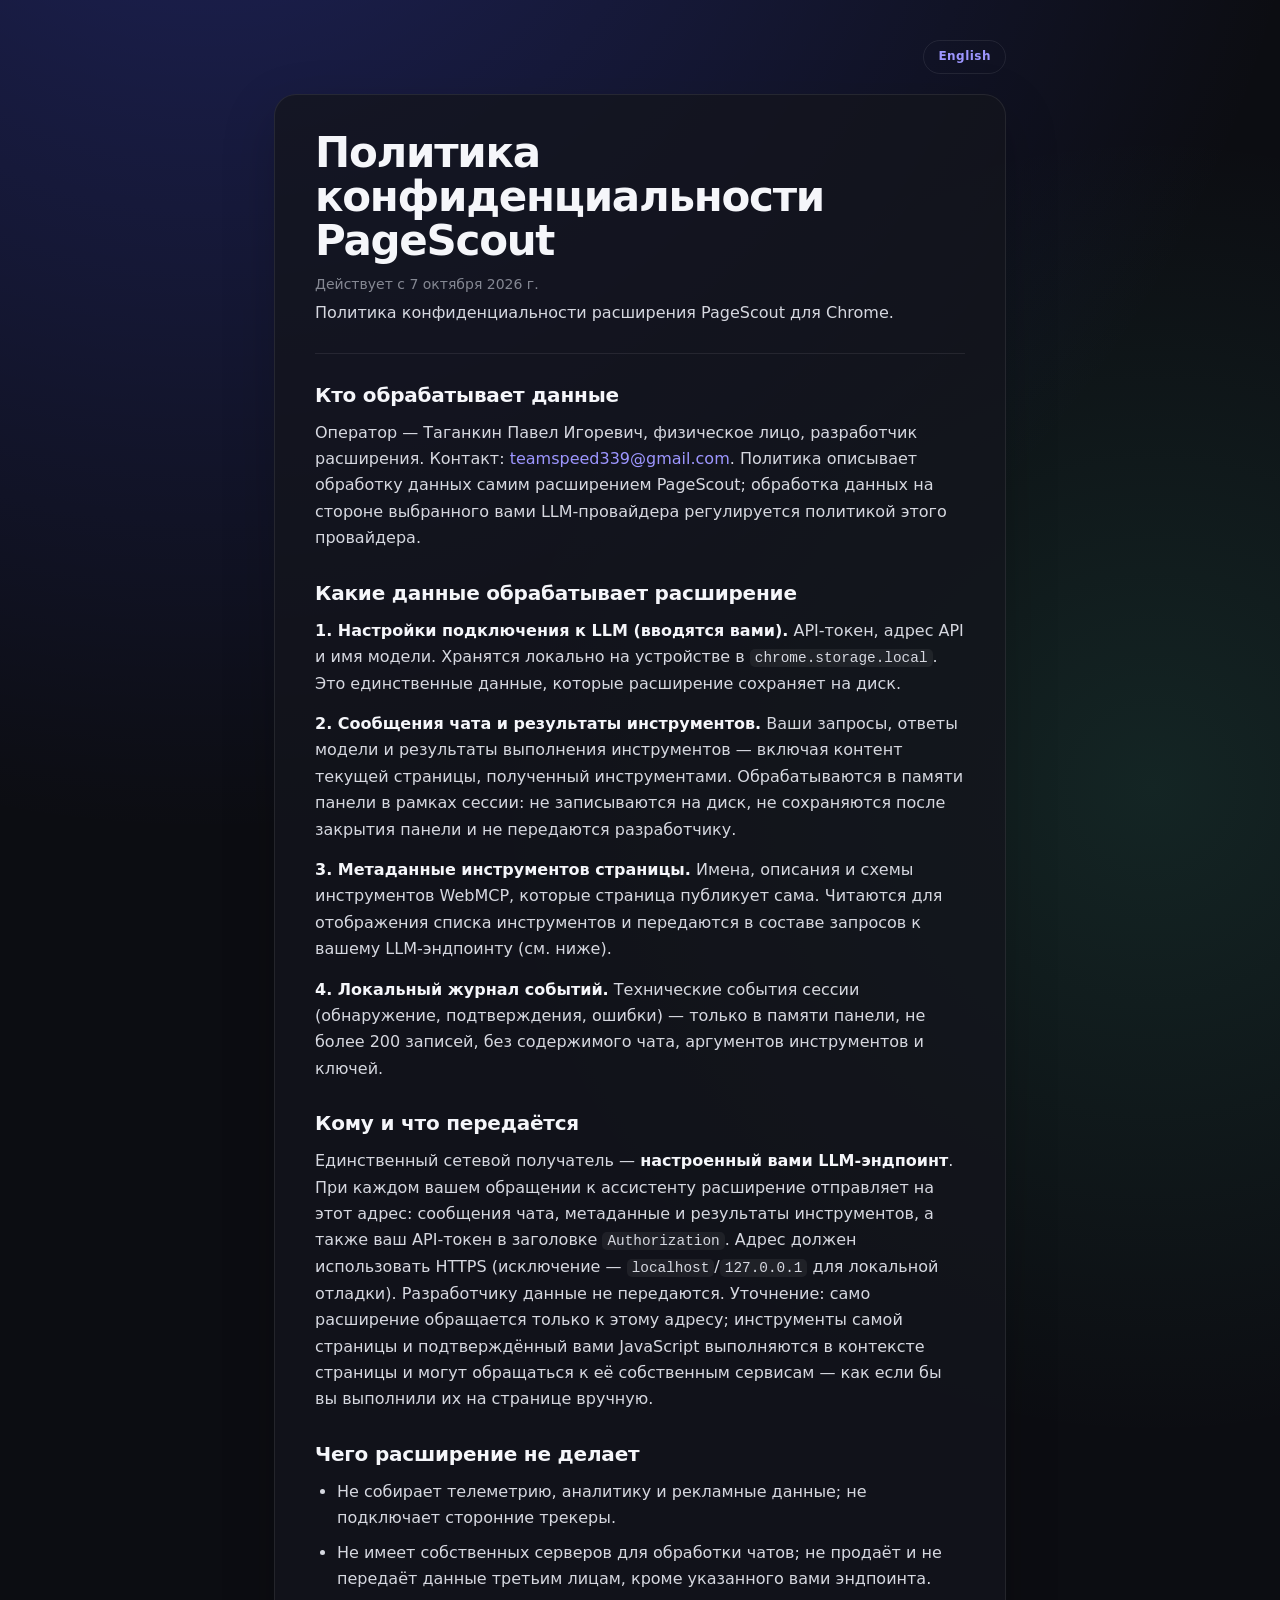
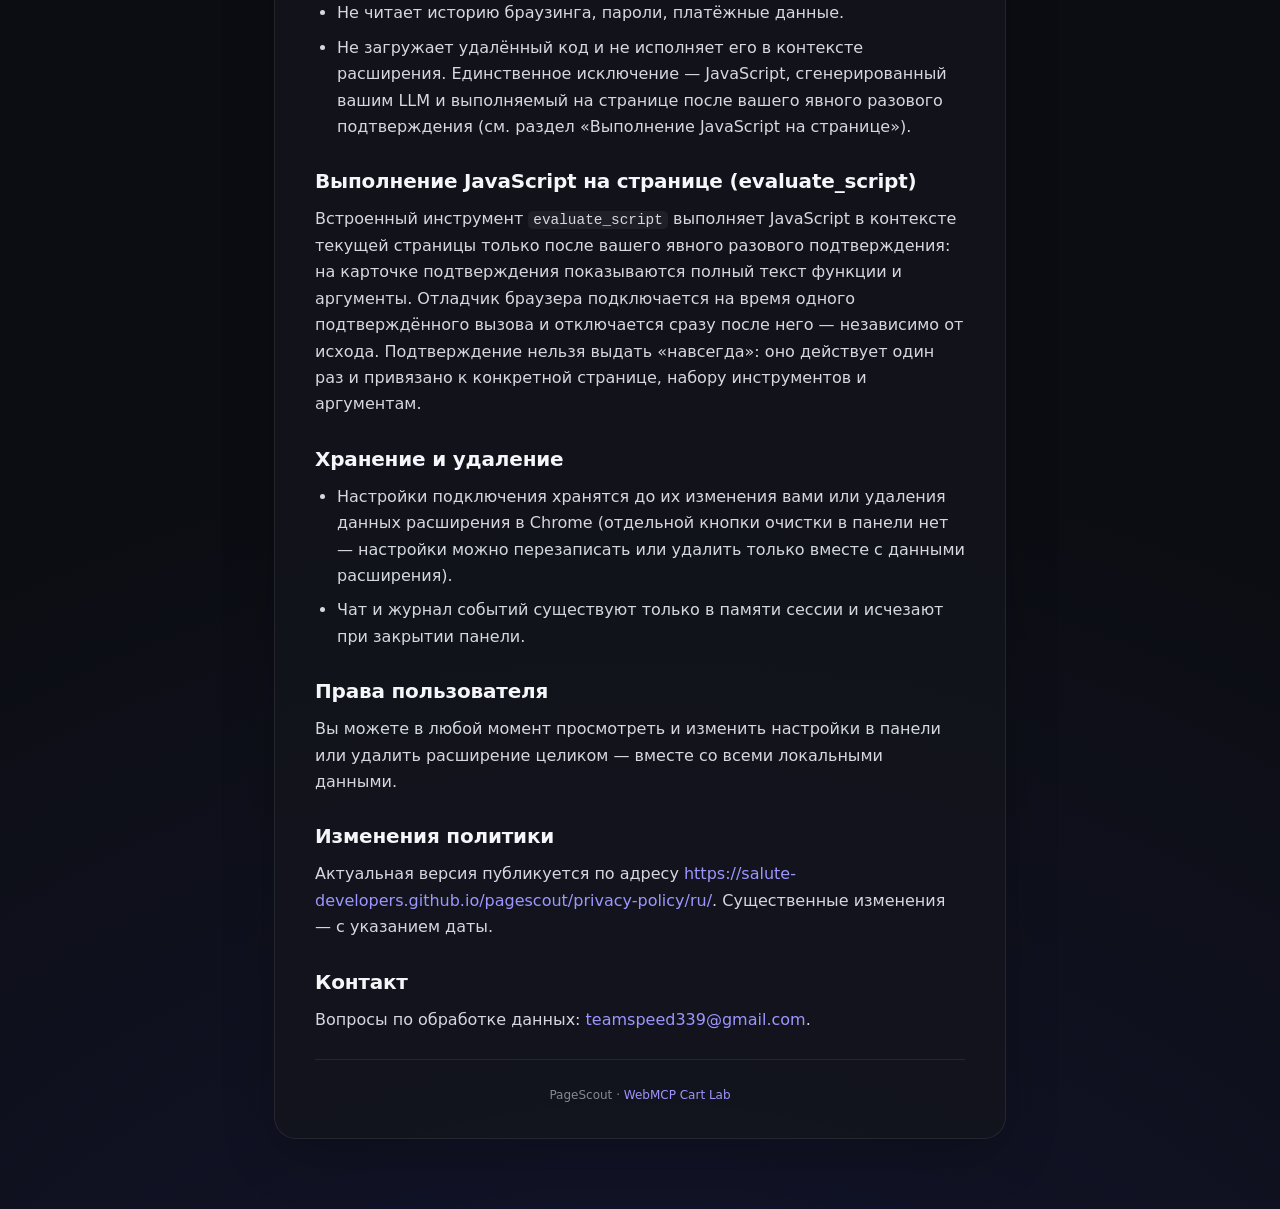
==== privacy-policy/ru/index.html @ f7f21c98 "Add WebMCP Cart Lab demo and privacy policy pages (RU/EN)" ====
<!doctype html>
<html lang="ru">
    <head>
        <meta charset="UTF-8" />
        <meta name="viewport" content="width=device-width, initial-scale=1.0" />
        <meta name="color-scheme" content="dark" />
        <meta name="description" content="Политика конфиденциальности расширения PageScout для Chrome" />
        <link
            rel="icon"
            href="data:image/svg+xml,<svg xmlns=%22http://www.w3.org/2000/svg%22 viewBox=%220 0 32 32%22><text y=%2226%22 font-size=%2228%22>🔍</text></svg>"
        />
        <title>Политика конфиденциальности — PageScout</title>
        <style>
            :root {
                color-scheme: dark;
                --background: #0c0d12;
                --panel: rgb(20 21 29 / 78%);
                --border: rgb(255 255 255 / 8%);
                --text: #f5f6fa;
                --text-body: #d6d8e0;
                --text-muted: #858893;
                --accent: #9d96ff;
            }

            * {
                box-sizing: border-box;
            }

            html {
                background: var(--background);
            }

            body {
                background:
                    radial-gradient(circle at 16% -10%, rgb(71 84 255 / 30%), transparent 34%),
                    radial-gradient(circle at 90% 28%, rgb(75 210 166 / 12%), transparent 28%),
                    radial-gradient(circle at 50% 125%, rgb(71 84 255 / 16%), transparent 42%),
                    var(--background);
                color: var(--text);
                font-family:
                    Inter,
                    ui-sans-serif,
                    system-ui,
                    -apple-system,
                    BlinkMacSystemFont,
                    'Segoe UI',
                    sans-serif;
                font-size: 16px;
                line-height: 1.65;
                margin: 0;
                min-height: 100vh;
            }

            .page {
                margin: 0 auto;
                max-width: 780px;
                padding: 40px 24px 72px;
            }

            .lang-switch {
                display: flex;
                justify-content: flex-end;
                margin-bottom: 20px;
            }

            .lang-switch a {
                border: 1px solid var(--border);
                border-radius: 999px;
                color: var(--accent);
                font-size: 12px;
                font-weight: 700;
                letter-spacing: 0.04em;
                padding: 6px 14px;
                text-decoration: none;
            }

            .lang-switch a:hover,
            .lang-switch a:focus-visible {
                background: rgb(255 255 255 / 6%);
            }

            .policy-card {
                background: var(--panel);
                border: 1px solid var(--border);
                border-radius: 22px;
                box-shadow: 0 18px 54px rgb(0 0 0 / 20%);
                padding: 36px 40px 32px;
            }

            h1 {
                font-size: clamp(28px, 6vw, 42px);
                letter-spacing: -0.03em;
                line-height: 1.05;
                margin: 0 0 10px;
            }

            .policy-date {
                color: var(--text-muted);
                font-size: 14px;
                margin: 0 0 4px;
            }

            .lead {
                color: var(--text-body);
                margin-bottom: 0;
            }

            hr {
                border: 0;
                border-top: 1px solid var(--border);
                margin: 26px 0;
            }

            h2 {
                font-size: 20px;
                letter-spacing: -0.01em;
                line-height: 1.3;
                margin: 28px 0 12px;
            }

            p {
                color: var(--text-body);
                margin: 0 0 14px;
            }

            ul {
                color: var(--text-body);
                margin: 0 0 14px;
                padding-inline-start: 22px;
            }

            li {
                margin-bottom: 8px;
            }

            li:last-child {
                margin-bottom: 0;
            }

            strong {
                color: var(--text);
            }

            a {
                color: var(--accent);
                text-decoration: none;
                word-break: break-word;
            }

            a:hover,
            a:focus-visible {
                text-decoration: underline;
            }

            code {
                background: rgb(255 255 255 / 6%);
                border-radius: 5px;
                font-family: ui-monospace, SFMono-Regular, Menlo, Consolas, monospace;
                font-size: 0.9em;
                padding: 1px 5px;
            }

            .policy-footer {
                color: var(--text-muted);
                font-size: 12px;
                margin: 22px 0 0;
                text-align: center;
            }

            @media (max-width: 560px) {
                .policy-card {
                    border-radius: 16px;
                    padding: 24px 20px;
                }

                .page {
                    padding-top: 24px;
                }
            }
        </style>
    </head>
    <body>
        <main class="page">
            <nav class="lang-switch" aria-label="Выбор языка">
                <a href="../en/" lang="en">English</a>
            </nav>
            <article class="policy-card">
                <h1>Политика конфиденциальности PageScout</h1>
                <p class="policy-date">Действует с 7 октября 2026 г.</p>
                <p class="lead">Политика конфиденциальности расширения PageScout для Chrome.</p>
                <hr />
                <h2>Кто обрабатывает данные</h2>
                <p>
                    Оператор — Таганкин Павел Игоревич, физическое лицо, разработчик расширения. Контакт:
                    <a href="mailto:teamspeed339@gmail.com">teamspeed339@gmail.com</a>. Политика описывает обработку
                    данных самим расширением PageScout; обработка данных на стороне выбранного вами LLM-провайдера
                    регулируется политикой этого провайдера.
                </p>
                <h2>Какие данные обрабатывает расширение</h2>
                <p>
                    <strong>1. Настройки подключения к LLM (вводятся вами).</strong> API-токен, адрес API и имя модели.
                    Хранятся локально на устройстве в <code>chrome.storage.local</code>. Это единственные данные,
                    которые расширение сохраняет на диск.
                </p>
                <p>
                    <strong>2. Сообщения чата и результаты инструментов.</strong> Ваши запросы, ответы модели и
                    результаты выполнения инструментов — включая контент текущей страницы, полученный инструментами.
                    Обрабатываются в памяти панели в рамках сессии: не записываются на диск, не сохраняются после
                    закрытия панели и не передаются разработчику.
                </p>
                <p>
                    <strong>3. Метаданные инструментов страницы.</strong> Имена, описания и схемы инструментов WebMCP,
                    которые страница публикует сама. Читаются для отображения списка инструментов и передаются в
                    составе запросов к вашему LLM-эндпоинту (см. ниже).
                </p>
                <p>
                    <strong>4. Локальный журнал событий.</strong> Технические события сессии (обнаружение,
                    подтверждения, ошибки) — только в памяти панели, не более 200 записей, без содержимого чата,
                    аргументов инструментов и ключей.
                </p>
                <h2>Кому и что передаётся</h2>
                <p>
                    Единственный сетевой получатель — <strong>настроенный вами LLM-эндпоинт</strong>. При каждом вашем
                    обращении к ассистенту расширение отправляет на этот адрес: сообщения чата, метаданные и результаты
                    инструментов, а также ваш API-токен в заголовке <code>Authorization</code>. Адрес должен
                    использовать HTTPS (исключение — <code>localhost</code>/<code>127.0.0.1</code> для локальной
                    отладки). Разработчику данные не передаются. Уточнение: само расширение обращается только к этому
                    адресу; инструменты самой страницы и подтверждённый вами JavaScript выполняются в контексте
                    страницы и могут обращаться к её собственным сервисам — как если бы вы выполнили их на странице
                    вручную.
                </p>
                <h2>Чего расширение не делает</h2>
                <ul>
                    <li>Не собирает телеметрию, аналитику и рекламные данные; не подключает сторонние трекеры.</li>
                    <li>
                        Не имеет собственных серверов для обработки чатов; не продаёт и не передаёт данные третьим
                        лицам, кроме указанного вами эндпоинта.
                    </li>
                    <li>Не читает историю браузинга, пароли, платёжные данные.</li>
                    <li>
                        Не загружает удалённый код и не исполняет его в контексте расширения. Единственное исключение —
                        JavaScript, сгенерированный вашим LLM и выполняемый на странице после вашего явного разового
                        подтверждения (см. раздел «Выполнение JavaScript на странице»).
                    </li>
                </ul>
                <h2>Выполнение JavaScript на странице (evaluate_script)</h2>
                <p>
                    Встроенный инструмент <code>evaluate_script</code> выполняет JavaScript в контексте текущей
                    страницы только после вашего явного разового подтверждения: на карточке подтверждения показываются
                    полный текст функции и аргументы. Отладчик браузера подключается на время одного подтверждённого
                    вызова и отключается сразу после него — независимо от исхода. Подтверждение нельзя выдать
                    «навсегда»: оно действует один раз и привязано к конкретной странице, набору инструментов и
                    аргументам.
                </p>
                <h2>Хранение и удаление</h2>
                <ul>
                    <li>
                        Настройки подключения хранятся до их изменения вами или удаления данных расширения в Chrome
                        (отдельной кнопки очистки в панели нет — настройки можно перезаписать или удалить только вместе
                        с данными расширения).
                    </li>
                    <li>Чат и журнал событий существуют только в памяти сессии и исчезают при закрытии панели.</li>
                </ul>
                <h2>Права пользователя</h2>
                <p>
                    Вы можете в любой момент просмотреть и изменить настройки в панели или удалить расширение целиком —
                    вместе со всеми локальными данными.
                </p>
                <h2>Изменения политики</h2>
                <p>
                    Актуальная версия публикуется по адресу
                    <a href="https://salute-developers.github.io/pagescout/privacy-policy/ru/"
                        >https://salute-developers.github.io/pagescout/privacy-policy/ru/</a
                    >. Существенные изменения — с указанием даты.
                </p>
                <h2>Контакт</h2>
                <p>
                    Вопросы по обработке данных:
                    <a href="mailto:teamspeed339@gmail.com">teamspeed339@gmail.com</a>.
                </p>
                <hr />
                <p class="policy-footer">PageScout · <a href="../../">WebMCP Cart Lab</a></p>
            </article>
        </main>
    </body>
</html>
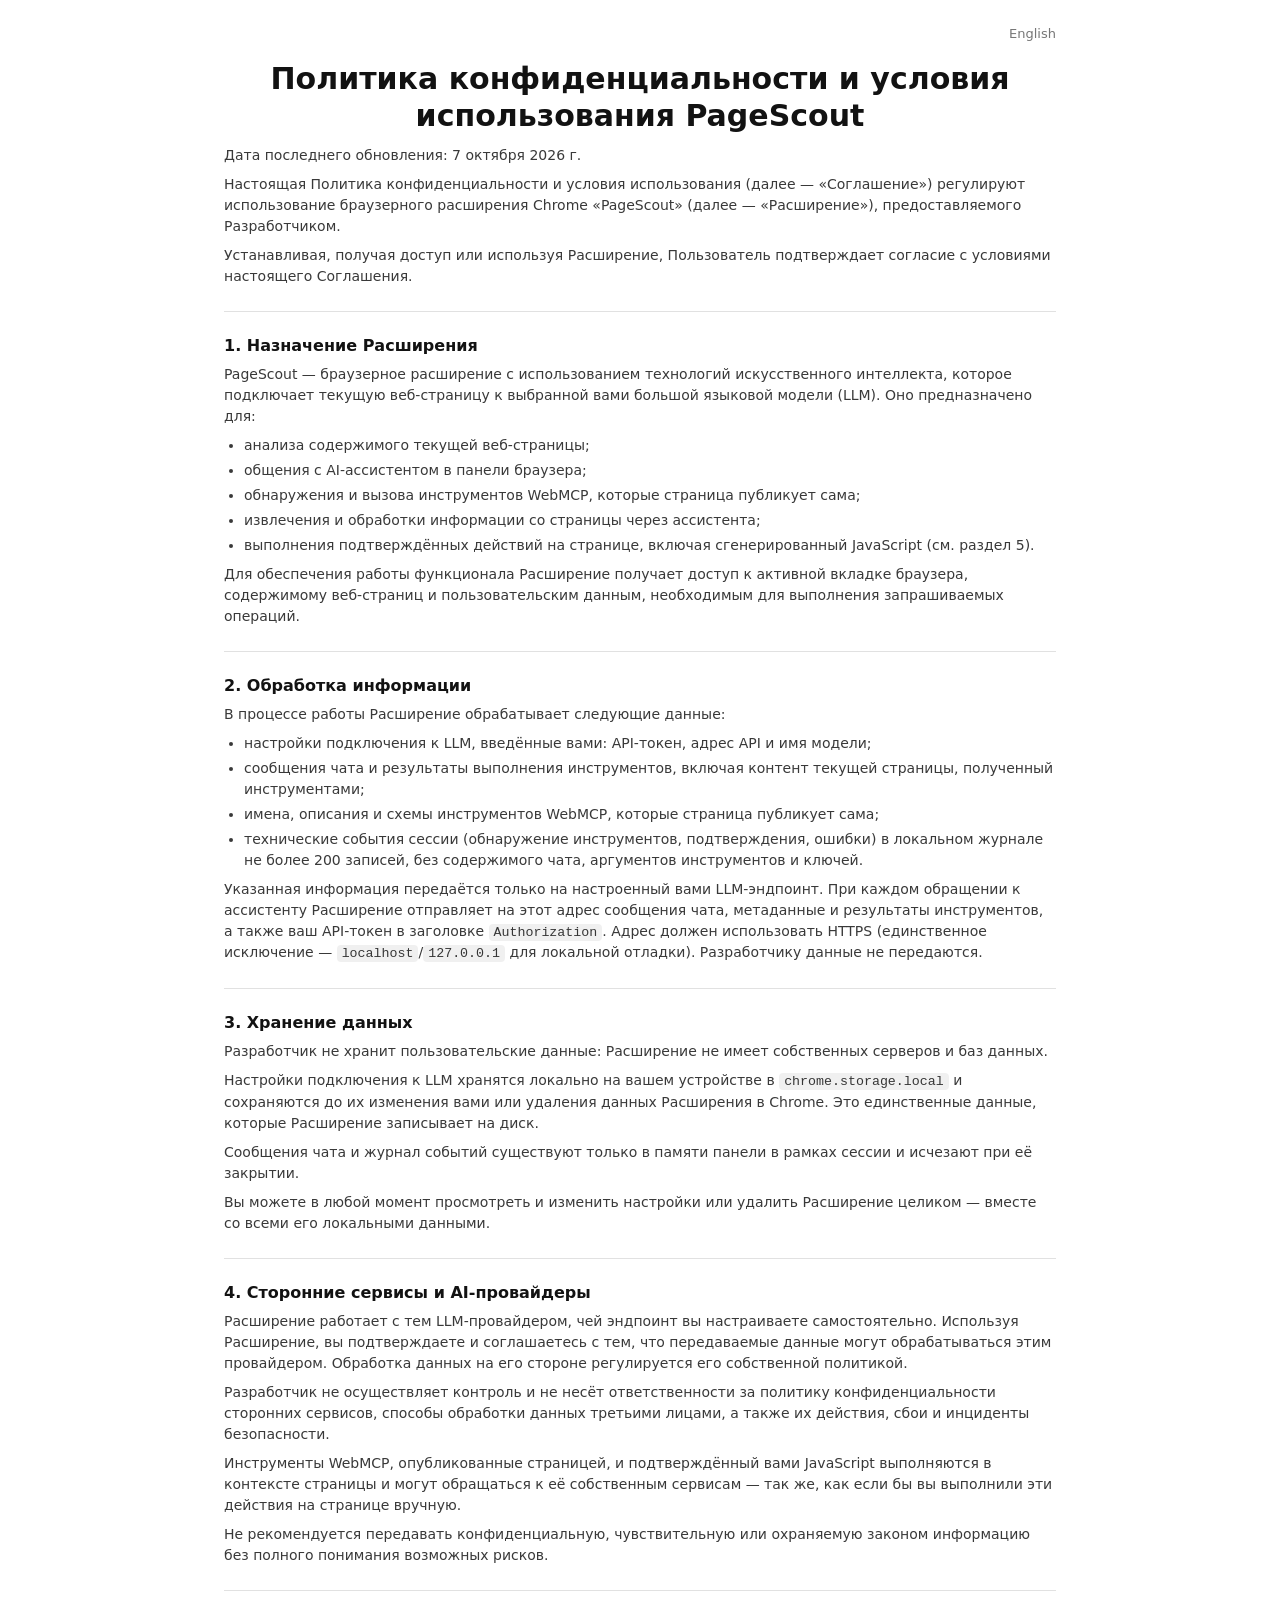
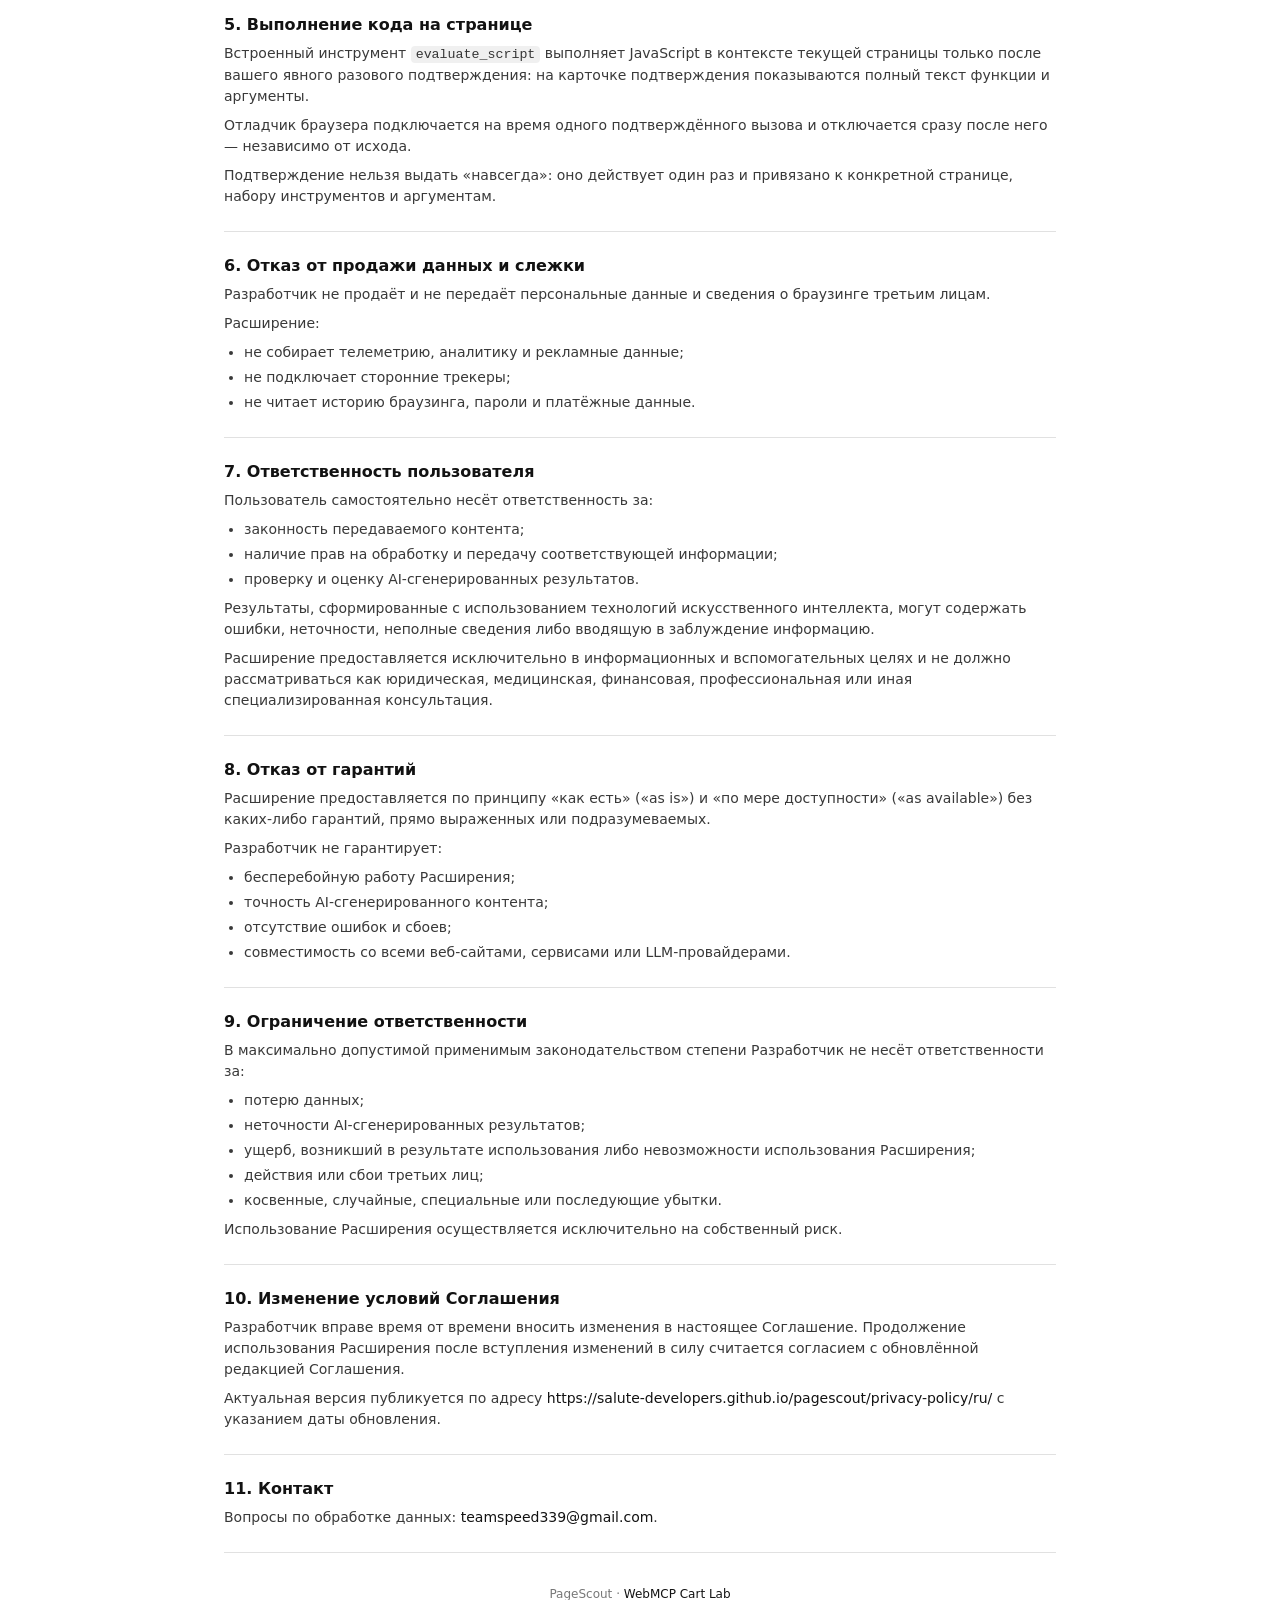
==== commit a3fdf79d: "Rework privacy policy: impersonal wording, simple light design, Sokrat-like structure (RU/EN)" ====
--- a/privacy-policy/ru/index.html
+++ b/privacy-policy/ru/index.html
@@ -3,40 +3,25 @@
     <head>
         <meta charset="UTF-8" />
         <meta name="viewport" content="width=device-width, initial-scale=1.0" />
-        <meta name="color-scheme" content="dark" />
-        <meta name="description" content="Политика конфиденциальности расширения PageScout для Chrome" />
+        <meta name="color-scheme" content="light" />
+        <meta name="description" content="Политика конфиденциальности и условия использования расширения PageScout для Chrome" />
         <link
             rel="icon"
             href="data:image/svg+xml,<svg xmlns=%22http://www.w3.org/2000/svg%22 viewBox=%220 0 32 32%22><text y=%2226%22 font-size=%2228%22>🔍</text></svg>"
         />
-        <title>Политика конфиденциальности — PageScout</title>
+        <title>Политика конфиденциальности и условия использования — PageScout</title>
         <style>
             :root {
-                color-scheme: dark;
-                --background: #0c0d12;
-                --panel: rgb(20 21 29 / 78%);
-                --border: rgb(255 255 255 / 8%);
-                --text: #f5f6fa;
-                --text-body: #d6d8e0;
-                --text-muted: #858893;
-                --accent: #9d96ff;
+                color-scheme: light;
             }
 
             * {
                 box-sizing: border-box;
             }
 
-            html {
-                background: var(--background);
-            }
-
             body {
-                background:
-                    radial-gradient(circle at 16% -10%, rgb(71 84 255 / 30%), transparent 34%),
-                    radial-gradient(circle at 90% 28%, rgb(75 210 166 / 12%), transparent 28%),
-                    radial-gradient(circle at 50% 125%, rgb(71 84 255 / 16%), transparent 42%),
-                    var(--background);
-                color: var(--text);
+                background: #fff;
+                color: rgb(8 8 8 / 80%);
                 font-family:
                     Inter,
                     ui-sans-serif,
@@ -45,104 +30,84 @@
                     BlinkMacSystemFont,
                     'Segoe UI',
                     sans-serif;
-                font-size: 16px;
-                line-height: 1.65;
+                font-size: 14px;
+                line-height: 1.5;
                 margin: 0;
-                min-height: 100vh;
             }
 
             .page {
                 margin: 0 auto;
-                max-width: 780px;
-                padding: 40px 24px 72px;
+                max-width: 960px;
+                padding: 24px 64px 48px;
+            }
+
+            @media (max-width: 1023px) {
+                .page {
+                    padding: 16px 24px 40px;
+                }
+            }
+
+            @media (max-width: 559px) {
+                .page {
+                    padding: 12px 16px 32px;
+                }
             }
 
             .lang-switch {
                 display: flex;
                 justify-content: flex-end;
-                margin-bottom: 20px;
+                margin-bottom: 16px;
             }
 
             .lang-switch a {
-                border: 1px solid var(--border);
-                border-radius: 999px;
-                color: var(--accent);
-                font-size: 12px;
-                font-weight: 700;
-                letter-spacing: 0.04em;
-                padding: 6px 14px;
+                color: rgb(8 8 8 / 55%);
+                font-size: 13px;
                 text-decoration: none;
             }
 
             .lang-switch a:hover,
             .lang-switch a:focus-visible {
-                background: rgb(255 255 255 / 6%);
-            }
-
-            .policy-card {
-                background: var(--panel);
-                border: 1px solid var(--border);
-                border-radius: 22px;
-                box-shadow: 0 18px 54px rgb(0 0 0 / 20%);
-                padding: 36px 40px 32px;
+                color: rgb(8 8 8 / 96%);
+                text-decoration: underline;
             }
 
             h1 {
-                font-size: clamp(28px, 6vw, 42px);
-                letter-spacing: -0.03em;
-                line-height: 1.05;
+                color: rgb(8 8 8 / 96%);
+                font-size: clamp(24px, 5vw, 30px);
+                line-height: 1.25;
                 margin: 0 0 10px;
-            }
-
-            .policy-date {
-                color: var(--text-muted);
-                font-size: 14px;
-                margin: 0 0 4px;
-            }
-
-            .lead {
-                color: var(--text-body);
-                margin-bottom: 0;
+                text-align: center;
+                word-break: break-word;
+            }
+
+            h2 {
+                color: rgb(8 8 8 / 96%);
+                font-size: 16px;
+                line-height: 1.25;
+                margin: 16px 0 8px;
+            }
+
+            p {
+                margin: 0 0 8px;
+            }
+
+            ul {
+                margin: 0 0 8px;
+                padding-inline-start: 20px;
+            }
+
+            li {
+                margin: 4px 0;
             }
 
             hr {
                 border: 0;
-                border-top: 1px solid var(--border);
-                margin: 26px 0;
-            }
-
-            h2 {
-                font-size: 20px;
-                letter-spacing: -0.01em;
-                line-height: 1.3;
-                margin: 28px 0 12px;
-            }
-
-            p {
-                color: var(--text-body);
-                margin: 0 0 14px;
-            }
-
-            ul {
-                color: var(--text-body);
-                margin: 0 0 14px;
-                padding-inline-start: 22px;
-            }
-
-            li {
-                margin-bottom: 8px;
-            }
-
-            li:last-child {
-                margin-bottom: 0;
-            }
-
-            strong {
-                color: var(--text);
+                border-top: 1px solid rgb(8 8 8 / 12%);
+                margin: 24px 0;
             }
 
             a {
-                color: var(--accent);
+                color: rgb(8 8 8 / 96%);
                 text-decoration: none;
                 word-break: break-word;
             }
@@ -153,29 +118,18 @@
             }
 
             code {
-                background: rgb(255 255 255 / 6%);
-                border-radius: 5px;
+                background: rgb(8 8 8 / 6%);
+                border-radius: 4px;
                 font-family: ui-monospace, SFMono-Regular, Menlo, Consolas, monospace;
-                font-size: 0.9em;
+                font-size: 0.95em;
                 padding: 1px 5px;
             }
 
             .policy-footer {
-                color: var(--text-muted);
+                color: rgb(8 8 8 / 55%);
                 font-size: 12px;
-                margin: 22px 0 0;
+                margin: 32px 0 0;
                 text-align: center;
-            }
-
-            @media (max-width: 560px) {
-                .policy-card {
-                    border-radius: 16px;
-                    padding: 24px 20px;
-                }
-
-                .page {
-                    padding-top: 24px;
-                }
             }
         </style>
     </head>
@@ -184,96 +138,169 @@
             <nav class="lang-switch" aria-label="Выбор языка">
                 <a href="../en/" lang="en">English</a>
             </nav>
-            <article class="policy-card">
-                <h1>Политика конфиденциальности PageScout</h1>
-                <p class="policy-date">Действует с 7 октября 2026 г.</p>
-                <p class="lead">Политика конфиденциальности расширения PageScout для Chrome.</p>
-                <hr />
-                <h2>Кто обрабатывает данные</h2>
-                <p>
-                    Оператор — Таганкин Павел Игоревич, физическое лицо, разработчик расширения. Контакт:
-                    <a href="mailto:teamspeed339@gmail.com">teamspeed339@gmail.com</a>. Политика описывает обработку
-                    данных самим расширением PageScout; обработка данных на стороне выбранного вами LLM-провайдера
-                    регулируется политикой этого провайдера.
-                </p>
-                <h2>Какие данные обрабатывает расширение</h2>
-                <p>
-                    <strong>1. Настройки подключения к LLM (вводятся вами).</strong> API-токен, адрес API и имя модели.
-                    Хранятся локально на устройстве в <code>chrome.storage.local</code>. Это единственные данные,
-                    которые расширение сохраняет на диск.
-                </p>
-                <p>
-                    <strong>2. Сообщения чата и результаты инструментов.</strong> Ваши запросы, ответы модели и
-                    результаты выполнения инструментов — включая контент текущей страницы, полученный инструментами.
-                    Обрабатываются в памяти панели в рамках сессии: не записываются на диск, не сохраняются после
-                    закрытия панели и не передаются разработчику.
-                </p>
-                <p>
-                    <strong>3. Метаданные инструментов страницы.</strong> Имена, описания и схемы инструментов WebMCP,
-                    которые страница публикует сама. Читаются для отображения списка инструментов и передаются в
-                    составе запросов к вашему LLM-эндпоинту (см. ниже).
-                </p>
-                <p>
-                    <strong>4. Локальный журнал событий.</strong> Технические события сессии (обнаружение,
-                    подтверждения, ошибки) — только в памяти панели, не более 200 записей, без содержимого чата,
-                    аргументов инструментов и ключей.
-                </p>
-                <h2>Кому и что передаётся</h2>
-                <p>
-                    Единственный сетевой получатель — <strong>настроенный вами LLM-эндпоинт</strong>. При каждом вашем
-                    обращении к ассистенту расширение отправляет на этот адрес: сообщения чата, метаданные и результаты
-                    инструментов, а также ваш API-токен в заголовке <code>Authorization</code>. Адрес должен
-                    использовать HTTPS (исключение — <code>localhost</code>/<code>127.0.0.1</code> для локальной
-                    отладки). Разработчику данные не передаются. Уточнение: само расширение обращается только к этому
-                    адресу; инструменты самой страницы и подтверждённый вами JavaScript выполняются в контексте
-                    страницы и могут обращаться к её собственным сервисам — как если бы вы выполнили их на странице
-                    вручную.
-                </p>
-                <h2>Чего расширение не делает</h2>
-                <ul>
-                    <li>Не собирает телеметрию, аналитику и рекламные данные; не подключает сторонние трекеры.</li>
+            <article>
+                <h1>Политика конфиденциальности и условия использования PageScout</h1>
+                <p>Дата последнего обновления: 7 октября 2026 г.</p>
+                <p>
+                    Настоящая Политика конфиденциальности и условия использования (далее — «Соглашение») регулируют
+                    использование браузерного расширения Chrome «PageScout» (далее — «Расширение»), предоставляемого
+                    Разработчиком.
+                </p>
+                <p>
+                    Устанавливая, получая доступ или используя Расширение, Пользователь подтверждает согласие с условиями
+                    настоящего Соглашения.
+                </p>
+                <hr />
+                <h2>1. Назначение Расширения</h2>
+                <p>
+                    PageScout — браузерное расширение с использованием технологий искусственного интеллекта, которое
+                    подключает текущую веб-страницу к выбранной вами большой языковой модели (LLM). Оно предназначено
+                    для:
+                </p>
+                <ul>
+                    <li>анализа содержимого текущей веб-страницы;</li>
+                    <li>общения с AI-ассистентом в панели браузера;</li>
+                    <li>обнаружения и вызова инструментов WebMCP, которые страница публикует сама;</li>
+                    <li>извлечения и обработки информации со страницы через ассистента;</li>
+                    <li>выполнения подтверждённых действий на странице, включая сгенерированный JavaScript (см. раздел 5).</li>
+                </ul>
+                <p>
+                    Для обеспечения работы функционала Расширение получает доступ к активной вкладке браузера, содержимому
+                    веб-страниц и пользовательским данным, необходимым для выполнения запрашиваемых операций.
+                </p>
+                <hr />
+                <h2>2. Обработка информации</h2>
+                <p>В процессе работы Расширение обрабатывает следующие данные:</p>
+                <ul>
+                    <li>настройки подключения к LLM, введённые вами: API-токен, адрес API и имя модели;</li>
+                    <li>сообщения чата и результаты выполнения инструментов, включая контент текущей страницы, полученный инструментами;</li>
+                    <li>имена, описания и схемы инструментов WebMCP, которые страница публикует сама;</li>
                     <li>
-                        Не имеет собственных серверов для обработки чатов; не продаёт и не передаёт данные третьим
-                        лицам, кроме указанного вами эндпоинта.
+                        технические события сессии (обнаружение инструментов, подтверждения, ошибки) в локальном журнале
+                        не более 200 записей, без содержимого чата, аргументов инструментов и ключей.
                     </li>
-                    <li>Не читает историю браузинга, пароли, платёжные данные.</li>
-                    <li>
-                        Не загружает удалённый код и не исполняет его в контексте расширения. Единственное исключение —
-                        JavaScript, сгенерированный вашим LLM и выполняемый на странице после вашего явного разового
-                        подтверждения (см. раздел «Выполнение JavaScript на странице»).
-                    </li>
-                </ul>
-                <h2>Выполнение JavaScript на странице (evaluate_script)</h2>
-                <p>
-                    Встроенный инструмент <code>evaluate_script</code> выполняет JavaScript в контексте текущей
-                    страницы только после вашего явного разового подтверждения: на карточке подтверждения показываются
-                    полный текст функции и аргументы. Отладчик браузера подключается на время одного подтверждённого
-                    вызова и отключается сразу после него — независимо от исхода. Подтверждение нельзя выдать
-                    «навсегда»: оно действует один раз и привязано к конкретной странице, набору инструментов и
-                    аргументам.
-                </p>
-                <h2>Хранение и удаление</h2>
-                <ul>
-                    <li>
-                        Настройки подключения хранятся до их изменения вами или удаления данных расширения в Chrome
-                        (отдельной кнопки очистки в панели нет — настройки можно перезаписать или удалить только вместе
-                        с данными расширения).
-                    </li>
-                    <li>Чат и журнал событий существуют только в памяти сессии и исчезают при закрытии панели.</li>
-                </ul>
-                <h2>Права пользователя</h2>
-                <p>
-                    Вы можете в любой момент просмотреть и изменить настройки в панели или удалить расширение целиком —
-                    вместе со всеми локальными данными.
-                </p>
-                <h2>Изменения политики</h2>
+                </ul>
+                <p>
+                    Указанная информация передаётся только на настроенный вами LLM-эндпоинт. При каждом обращении к
+                    ассистенту Расширение отправляет на этот адрес сообщения чата, метаданные и результаты инструментов,
+                    а также ваш API-токен в заголовке <code>Authorization</code>. Адрес должен использовать HTTPS
+                    (единственное исключение — <code>localhost</code>/<code>127.0.0.1</code> для локальной отладки).
+                    Разработчику данные не передаются.
+                </p>
+                <hr />
+                <h2>3. Хранение данных</h2>
+                <p>Разработчик не хранит пользовательские данные: Расширение не имеет собственных серверов и баз данных.</p>
+                <p>
+                    Настройки подключения к LLM хранятся локально на вашем устройстве в <code>chrome.storage.local</code>
+                    и сохраняются до их изменения вами или удаления данных Расширения в Chrome. Это единственные данные,
+                    которые Расширение записывает на диск.
+                </p>
+                <p>Сообщения чата и журнал событий существуют только в памяти панели в рамках сессии и исчезают при её закрытии.</p>
+                <p>
+                    Вы можете в любой момент просмотреть и изменить настройки или удалить Расширение целиком — вместе со
+                    всеми его локальными данными.
+                </p>
+                <hr />
+                <h2>4. Сторонние сервисы и AI-провайдеры</h2>
+                <p>
+                    Расширение работает с тем LLM-провайдером, чей эндпоинт вы настраиваете самостоятельно. Используя
+                    Расширение, вы подтверждаете и соглашаетесь с тем, что передаваемые данные могут обрабатываться этим
+                    провайдером. Обработка данных на его стороне регулируется его собственной политикой.
+                </p>
+                <p>
+                    Разработчик не осуществляет контроль и не несёт ответственности за политику конфиденциальности
+                    сторонних сервисов, способы обработки данных третьими лицами, а также их действия, сбои и инциденты
+                    безопасности.
+                </p>
+                <p>
+                    Инструменты WebMCP, опубликованные страницей, и подтверждённый вами JavaScript выполняются в контексте
+                    страницы и могут обращаться к её собственным сервисам — так же, как если бы вы выполнили эти действия
+                    на странице вручную.
+                </p>
+                <p>
+                    Не рекомендуется передавать конфиденциальную, чувствительную или охраняемую законом информацию без
+                    полного понимания возможных рисков.
+                </p>
+                <hr />
+                <h2>5. Выполнение кода на странице</h2>
+                <p>
+                    Встроенный инструмент <code>evaluate_script</code> выполняет JavaScript в контексте текущей страницы
+                    только после вашего явного разового подтверждения: на карточке подтверждения показываются полный текст
+                    функции и аргументы.
+                </p>
+                <p>
+                    Отладчик браузера подключается на время одного подтверждённого вызова и отключается сразу после него —
+                    независимо от исхода.
+                </p>
+                <p>
+                    Подтверждение нельзя выдать «навсегда»: оно действует один раз и привязано к конкретной странице,
+                    набору инструментов и аргументам.
+                </p>
+                <hr />
+                <h2>6. Отказ от продажи данных и слежки</h2>
+                <p>Разработчик не продаёт и не передаёт персональные данные и сведения о браузинге третьим лицам.</p>
+                <p>Расширение:</p>
+                <ul>
+                    <li>не собирает телеметрию, аналитику и рекламные данные;</li>
+                    <li>не подключает сторонние трекеры;</li>
+                    <li>не читает историю браузинга, пароли и платёжные данные.</li>
+                </ul>
+                <hr />
+                <h2>7. Ответственность пользователя</h2>
+                <p>Пользователь самостоятельно несёт ответственность за:</p>
+                <ul>
+                    <li>законность передаваемого контента;</li>
+                    <li>наличие прав на обработку и передачу соответствующей информации;</li>
+                    <li>проверку и оценку AI-сгенерированных результатов.</li>
+                </ul>
+                <p>
+                    Результаты, сформированные с использованием технологий искусственного интеллекта, могут содержать
+                    ошибки, неточности, неполные сведения либо вводящую в заблуждение информацию.
+                </p>
+                <p>
+                    Расширение предоставляется исключительно в информационных и вспомогательных целях и не должно
+                    рассматриваться как юридическая, медицинская, финансовая, профессиональная или иная специализированная
+                    консультация.
+                </p>
+                <hr />
+                <h2>8. Отказ от гарантий</h2>
+                <p>
+                    Расширение предоставляется по принципу «как есть» («as is») и «по мере доступности» («as available»)
+                    без каких-либо гарантий, прямо выраженных или подразумеваемых.
+                </p>
+                <p>Разработчик не гарантирует:</p>
+                <ul>
+                    <li>бесперебойную работу Расширения;</li>
+                    <li>точность AI-сгенерированного контента;</li>
+                    <li>отсутствие ошибок и сбоев;</li>
+                    <li>совместимость со всеми веб-сайтами, сервисами или LLM-провайдерами.</li>
+                </ul>
+                <hr />
+                <h2>9. Ограничение ответственности</h2>
+                <p>В максимально допустимой применимым законодательством степени Разработчик не несёт ответственности за:</p>
+                <ul>
+                    <li>потерю данных;</li>
+                    <li>неточности AI-сгенерированных результатов;</li>
+                    <li>ущерб, возникший в результате использования либо невозможности использования Расширения;</li>
+                    <li>действия или сбои третьих лиц;</li>
+                    <li>косвенные, случайные, специальные или последующие убытки.</li>
+                </ul>
+                <p>Использование Расширения осуществляется исключительно на собственный риск.</p>
+                <hr />
+                <h2>10. Изменение условий Соглашения</h2>
+                <p>
+                    Разработчик вправе время от времени вносить изменения в настоящее Соглашение. Продолжение
+                    использования Расширения после вступления изменений в силу считается согласием с обновлённой редакцией
+                    Соглашения.
+                </p>
                 <p>
                     Актуальная версия публикуется по адресу
                     <a href="https://salute-developers.github.io/pagescout/privacy-policy/ru/"
                         >https://salute-developers.github.io/pagescout/privacy-policy/ru/</a
-                    >. Существенные изменения — с указанием даты.
-                </p>
-                <h2>Контакт</h2>
+                    > с указанием даты обновления.
+                </p>
+                <hr />
+                <h2>11. Контакт</h2>
                 <p>
                     Вопросы по обработке данных:
                     <a href="mailto:teamspeed339@gmail.com">teamspeed339@gmail.com</a>.
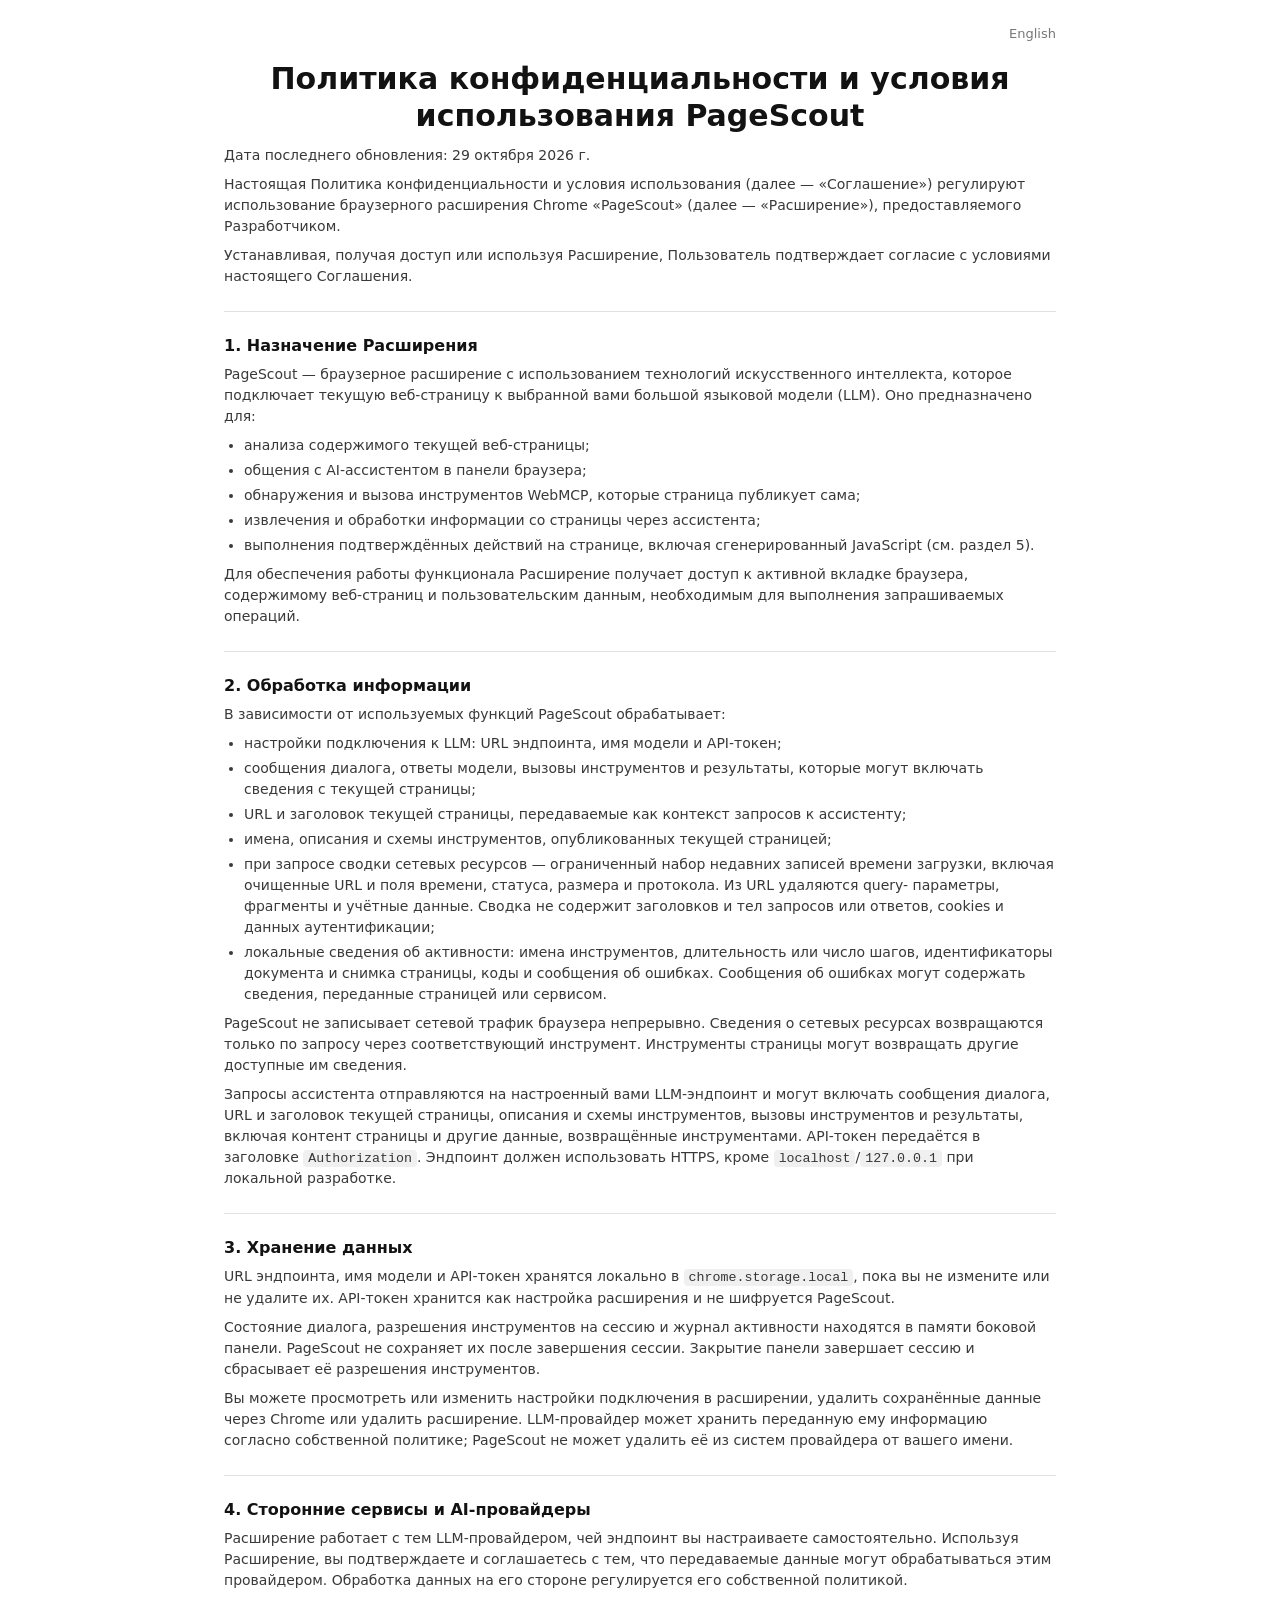
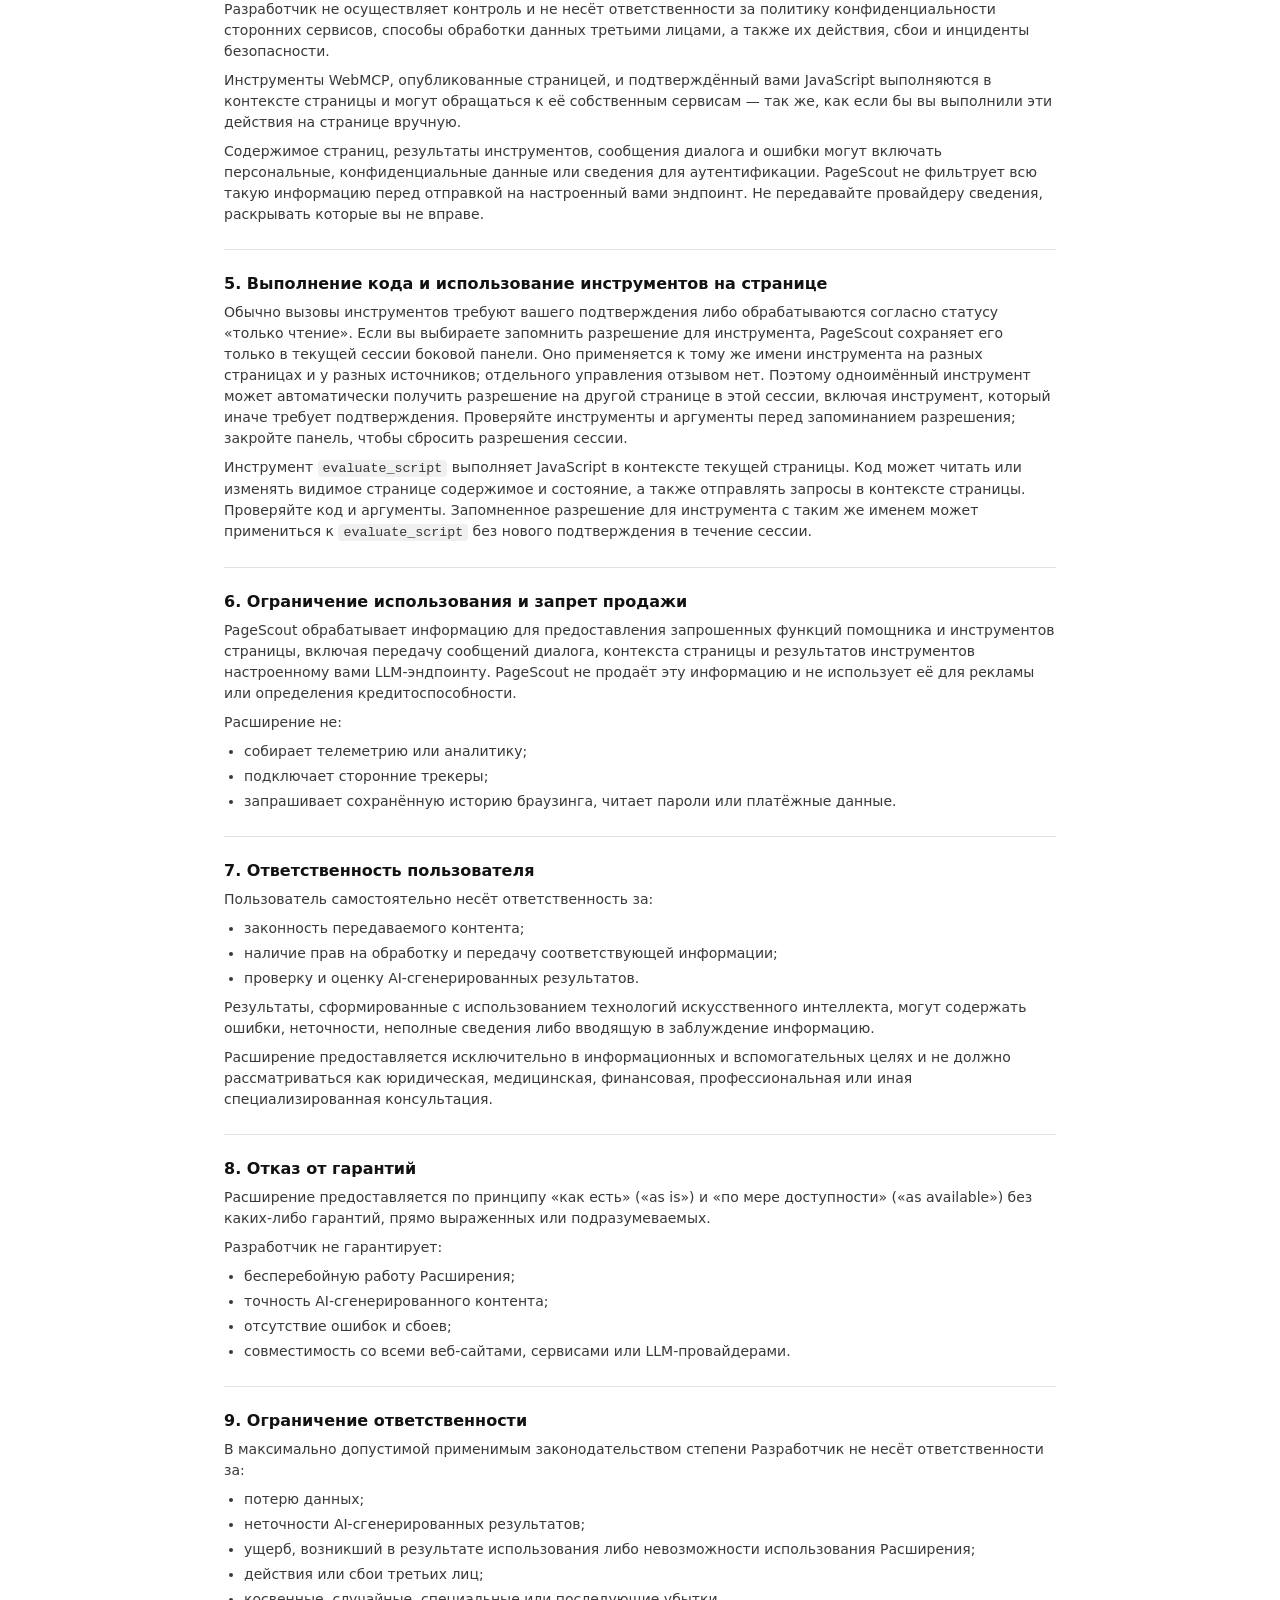
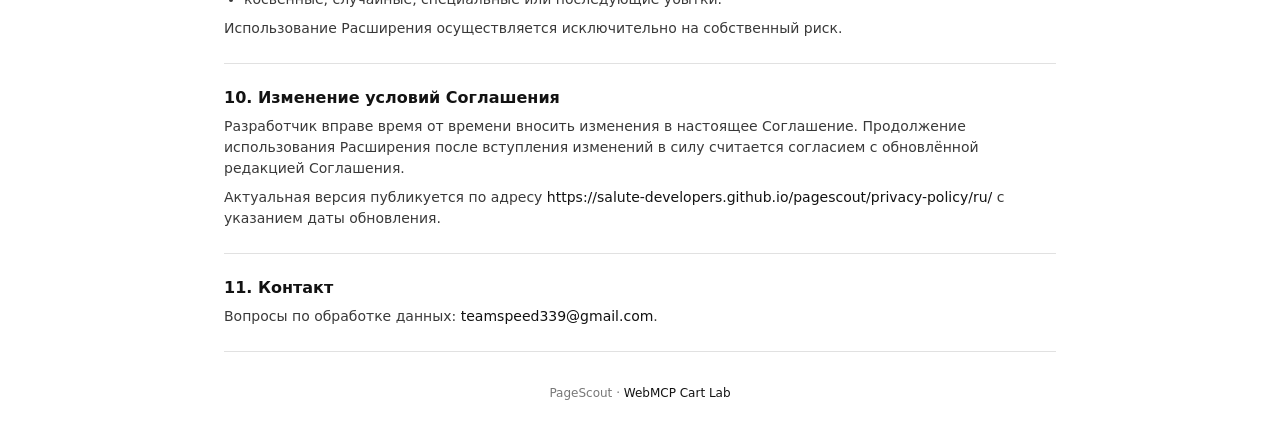
==== commit b21d66bb: "Update PageScout privacy disclosures" ====
--- a/privacy-policy/ru/index.html
+++ b/privacy-policy/ru/index.html
@@ -140,7 +140,7 @@
             </nav>
             <article>
                 <h1>Политика конфиденциальности и условия использования PageScout</h1>
-                <p>Дата последнего обновления: 7 октября 2026 г.</p>
+                <p>Дата последнего обновления: 29 октября 2026 г.</p>
                 <p>
                     Настоящая Политика конфиденциальности и условия использования (далее — «Соглашение») регулируют
                     использование браузерного расширения Chrome «PageScout» (далее — «Расширение»), предоставляемого
@@ -170,35 +170,52 @@
                 </p>
                 <hr />
                 <h2>2. Обработка информации</h2>
-                <p>В процессе работы Расширение обрабатывает следующие данные:</p>
-                <ul>
-                    <li>настройки подключения к LLM, введённые вами: API-токен, адрес API и имя модели;</li>
-                    <li>сообщения чата и результаты выполнения инструментов, включая контент текущей страницы, полученный инструментами;</li>
-                    <li>имена, описания и схемы инструментов WebMCP, которые страница публикует сама;</li>
+                <p>В зависимости от используемых функций PageScout обрабатывает:</p>
+                <ul>
+                    <li>настройки подключения к LLM: URL эндпоинта, имя модели и API-токен;</li>
+                    <li>сообщения диалога, ответы модели, вызовы инструментов и результаты, которые могут включать сведения с текущей страницы;</li>
+                    <li>URL и заголовок текущей страницы, передаваемые как контекст запросов к ассистенту;</li>
+                    <li>имена, описания и схемы инструментов, опубликованных текущей страницей;</li>
                     <li>
-                        технические события сессии (обнаружение инструментов, подтверждения, ошибки) в локальном журнале
-                        не более 200 записей, без содержимого чата, аргументов инструментов и ключей.
+                        при запросе сводки сетевых ресурсов — ограниченный набор недавних записей времени загрузки,
+                        включая очищенные URL и поля времени, статуса, размера и протокола. Из URL удаляются query-
+                        параметры, фрагменты и учётные данные. Сводка не содержит заголовков и тел запросов или
+                        ответов, cookies и данных аутентификации;
                     </li>
-                </ul>
-                <p>
-                    Указанная информация передаётся только на настроенный вами LLM-эндпоинт. При каждом обращении к
-                    ассистенту Расширение отправляет на этот адрес сообщения чата, метаданные и результаты инструментов,
-                    а также ваш API-токен в заголовке <code>Authorization</code>. Адрес должен использовать HTTPS
-                    (единственное исключение — <code>localhost</code>/<code>127.0.0.1</code> для локальной отладки).
-                    Разработчику данные не передаются.
+                    <li>
+                        локальные сведения об активности: имена инструментов, длительность или число шагов,
+                        идентификаторы документа и снимка страницы, коды и сообщения об ошибках. Сообщения об ошибках
+                        могут содержать сведения, переданные страницей или сервисом.
+                    </li>
+                </ul>
+                <p>
+                    PageScout не записывает сетевой трафик браузера непрерывно. Сведения о сетевых ресурсах
+                    возвращаются только по запросу через соответствующий инструмент. Инструменты страницы могут
+                    возвращать другие доступные им сведения.
+                </p>
+                <p>
+                    Запросы ассистента отправляются на настроенный вами LLM-эндпоинт и могут включать сообщения
+                    диалога, URL и заголовок текущей страницы, описания и схемы инструментов, вызовы инструментов и
+                    результаты, включая контент страницы и другие данные, возвращённые инструментами. API-токен
+                    передаётся в заголовке <code>Authorization</code>. Эндпоинт должен использовать HTTPS, кроме
+                    <code>localhost</code>/<code>127.0.0.1</code> при локальной разработке.
                 </p>
                 <hr />
                 <h2>3. Хранение данных</h2>
-                <p>Разработчик не хранит пользовательские данные: Расширение не имеет собственных серверов и баз данных.</p>
-                <p>
-                    Настройки подключения к LLM хранятся локально на вашем устройстве в <code>chrome.storage.local</code>
-                    и сохраняются до их изменения вами или удаления данных Расширения в Chrome. Это единственные данные,
-                    которые Расширение записывает на диск.
-                </p>
-                <p>Сообщения чата и журнал событий существуют только в памяти панели в рамках сессии и исчезают при её закрытии.</p>
-                <p>
-                    Вы можете в любой момент просмотреть и изменить настройки или удалить Расширение целиком — вместе со
-                    всеми его локальными данными.
+                <p>
+                    URL эндпоинта, имя модели и API-токен хранятся локально в
+                    <code>chrome.storage.local</code>, пока вы не измените или не удалите их. API-токен хранится как
+                    настройка расширения и не шифруется PageScout.
+                </p>
+                <p>
+                    Состояние диалога, разрешения инструментов на сессию и журнал активности находятся в памяти
+                    боковой панели. PageScout не сохраняет их после завершения сессии. Закрытие панели завершает
+                    сессию и сбрасывает её разрешения инструментов.
+                </p>
+                <p>
+                    Вы можете просмотреть или изменить настройки подключения в расширении, удалить сохранённые данные
+                    через Chrome или удалить расширение. LLM-провайдер может хранить переданную ему информацию
+                    согласно собственной политике; PageScout не может удалить её из систем провайдера от вашего имени.
                 </p>
                 <hr />
                 <h2>4. Сторонние сервисы и AI-провайдеры</h2>
@@ -218,32 +235,42 @@
                     на странице вручную.
                 </p>
                 <p>
-                    Не рекомендуется передавать конфиденциальную, чувствительную или охраняемую законом информацию без
-                    полного понимания возможных рисков.
-                </p>
-                <hr />
-                <h2>5. Выполнение кода на странице</h2>
-                <p>
-                    Встроенный инструмент <code>evaluate_script</code> выполняет JavaScript в контексте текущей страницы
-                    только после вашего явного разового подтверждения: на карточке подтверждения показываются полный текст
-                    функции и аргументы.
-                </p>
-                <p>
-                    Отладчик браузера подключается на время одного подтверждённого вызова и отключается сразу после него —
-                    независимо от исхода.
-                </p>
-                <p>
-                    Подтверждение нельзя выдать «навсегда»: оно действует один раз и привязано к конкретной странице,
-                    набору инструментов и аргументам.
-                </p>
-                <hr />
-                <h2>6. Отказ от продажи данных и слежки</h2>
-                <p>Разработчик не продаёт и не передаёт персональные данные и сведения о браузинге третьим лицам.</p>
-                <p>Расширение:</p>
-                <ul>
-                    <li>не собирает телеметрию, аналитику и рекламные данные;</li>
-                    <li>не подключает сторонние трекеры;</li>
-                    <li>не читает историю браузинга, пароли и платёжные данные.</li>
+                    Содержимое страниц, результаты инструментов, сообщения диалога и ошибки могут включать персональные,
+                    конфиденциальные данные или сведения для аутентификации. PageScout не фильтрует всю такую информацию
+                    перед отправкой на настроенный вами эндпоинт. Не передавайте провайдеру сведения, раскрывать которые
+                    вы не вправе.
+                </p>
+                <hr />
+                <h2>5. Выполнение кода и использование инструментов на странице</h2>
+                <p>
+                    Обычно вызовы инструментов требуют вашего подтверждения либо обрабатываются согласно статусу
+                    «только чтение». Если вы выбираете запомнить разрешение для инструмента, PageScout сохраняет его
+                    только в текущей сессии боковой панели. Оно применяется к тому же имени инструмента на разных
+                    страницах и у разных источников; отдельного управления отзывом нет. Поэтому одноимённый инструмент
+                    может автоматически получить разрешение на другой странице в этой сессии, включая инструмент,
+                    который иначе требует подтверждения. Проверяйте инструменты и аргументы перед запоминанием
+                    разрешения; закройте панель, чтобы сбросить разрешения сессии.
+                </p>
+                <p>
+                    Инструмент <code>evaluate_script</code> выполняет JavaScript в контексте текущей страницы. Код
+                    может читать или изменять видимое странице содержимое и состояние, а также отправлять запросы в
+                    контексте страницы. Проверяйте код и аргументы. Запомненное разрешение для инструмента с таким
+                    же именем может примениться к <code>evaluate_script</code> без нового подтверждения в течение
+                    сессии.
+                </p>
+                <hr />
+                <h2>6. Ограничение использования и запрет продажи</h2>
+                <p>
+                    PageScout обрабатывает информацию для предоставления запрошенных функций помощника и инструментов
+                    страницы, включая передачу сообщений диалога, контекста страницы и результатов инструментов
+                    настроенному вами LLM-эндпоинту. PageScout не продаёт эту информацию и не использует её для
+                    рекламы или определения кредитоспособности.
+                </p>
+                <p>Расширение не:</p>
+                <ul>
+                    <li>собирает телеметрию или аналитику;</li>
+                    <li>подключает сторонние трекеры;</li>
+                    <li>запрашивает сохранённую историю браузинга, читает пароли или платёжные данные.</li>
                 </ul>
                 <hr />
                 <h2>7. Ответственность пользователя</h2>
